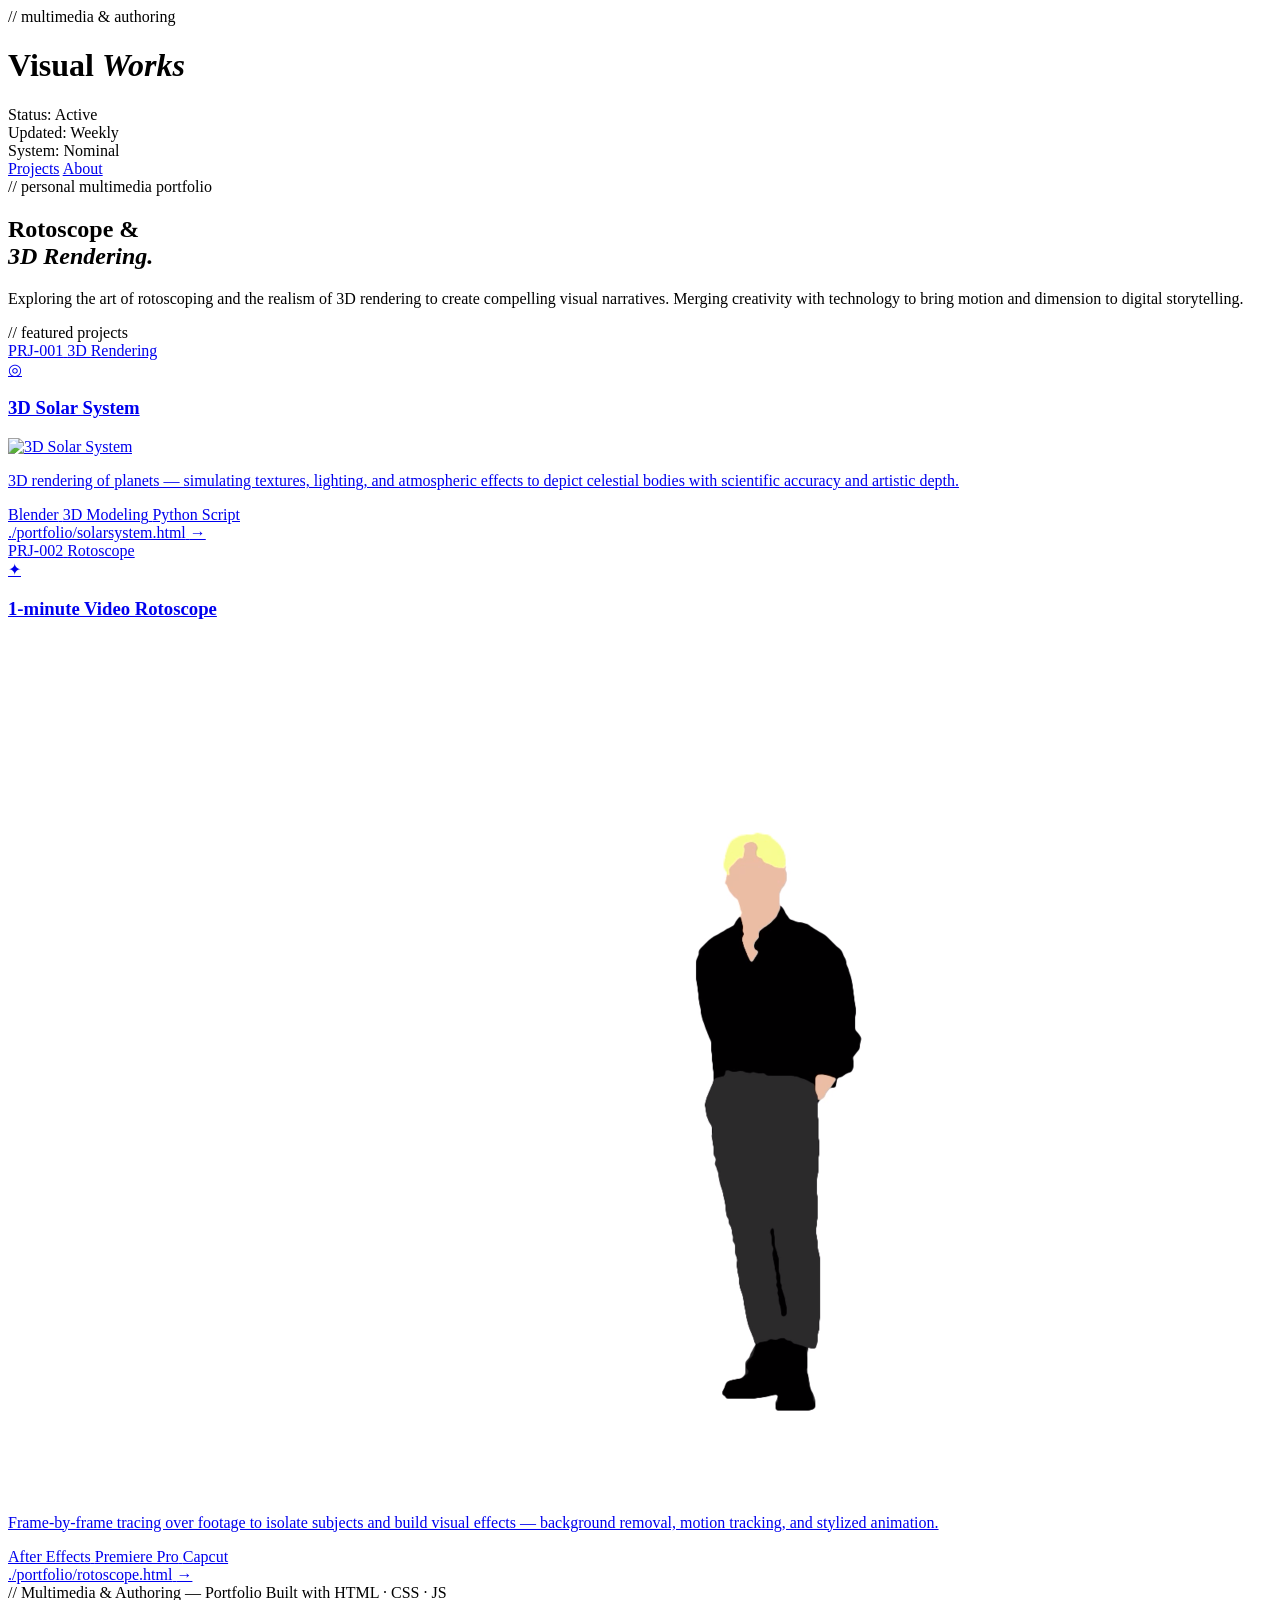
==== index.html @ d0ff6ae2 "theme" ====
<!DOCTYPE html>
<html lang="en">
<head>
<meta charset="UTF-8">
<meta name="viewport" content="width=device-width, initial-scale=1.0">
<title>Multimedia & Authoring — Portfolio</title>
<link href="https://fonts.googleapis.com/css2?family=DM+Serif+Display:ital@0;1&family=DM+Mono:wght@300;400;500&display=swap" rel="stylesheet">
<link rel="stylesheet" href="./layouts/style.css">
</head>
<body>

<div id="header-container"></div>

<script>
  fetch('./layouts/header.html')
    .then(response => response.text())
    .then(html => {
      document.getElementById('header-container').innerHTML = html;
    })
    .catch(error => console.error('Error loading header:', error));
</script>

<nav>
  <a href="#projects" class="active">Projects</a>
  <a href="#about">About</a>
</nav>

<section class="hero">
  <div class="hero-tag">// personal multimedia portfolio</div>
  <h2>Rotoscope &<br><em>3D Rendering.</em></h2>
  <p>Exploring the art of rotoscoping and the realism of 3D rendering to create compelling visual narratives. Merging creativity with technology to bring motion and dimension to digital storytelling.</p>
</section>

<div class="divider">
  <span>// featured projects</span>
  <div class="divider-line"></div>
</div>

<section class="projects" id="projects">

  <a class="card fade-in" href="./portfolio/solarsystem.html">
    <div class="card-meta">
      <span class="card-id">PRJ-001</span>
      <span class="card-category">3D Rendering</span>
    </div>
    <div class="card-icon">◎</div>
    <h3>3D Solar System</h3>
    <div class="card-image">
      <img src="https://images.unsplash.com/photo-1614728894747-a83421e2b9c9?auto=format&fit=crop&w=800&q=80" alt="3D Solar System">
    </div>
    <p class="desc">3D rendering of planets — simulating textures, lighting, and atmospheric effects to depict celestial bodies with scientific accuracy and artistic depth.</p>
    <div class="tech-tags">
      <span class="tech-tag">Blender</span>
      <span class="tech-tag">3D Modeling</span>
      <span class="tech-tag">Python Script</span>
    </div>
    <div class="card-footer">
      <span class="card-link">./portfolio/solarsystem.html</span>
      <span class="card-arrow">→</span>
    </div>
  </a>

  <a class="card fade-in" href="./portfolio/rotoscope.html">
    <div class="card-meta">
      <span class="card-id">PRJ-002</span>
      <span class="card-category">Rotoscope</span>
    </div>
    <div class="card-icon">✦</div>
    <h3>1-minute Video Rotoscope</h3>
    <div class="card-image">
      <img src="./images/rotoscope-thumbnail.png" alt="Rotoscope Project">
    </div>
    <p class="desc">Frame-by-frame tracing over footage to isolate subjects and build visual effects — background removal, motion tracking, and stylized animation.</p>
    <div class="tech-tags">
      <span class="tech-tag">After Effects</span>
      <span class="tech-tag">Premiere Pro</span>
      <span class="tech-tag">Capcut</span>
    </div>
    <div class="card-footer">
      <span class="card-link">./portfolio/rotoscope.html</span>
      <span class="card-arrow">→</span>
    </div>
  </a>

</section>

<div id="footer-container"></div>

<script>
  fetch('../layouts/footer.html')
    .then(response => response.text())
    .then(html => {
      document.getElementById('footer-container').innerHTML = html;
    })
    .catch(error => console.error('Error loading footer:', error));
</script>

</body>
</html>
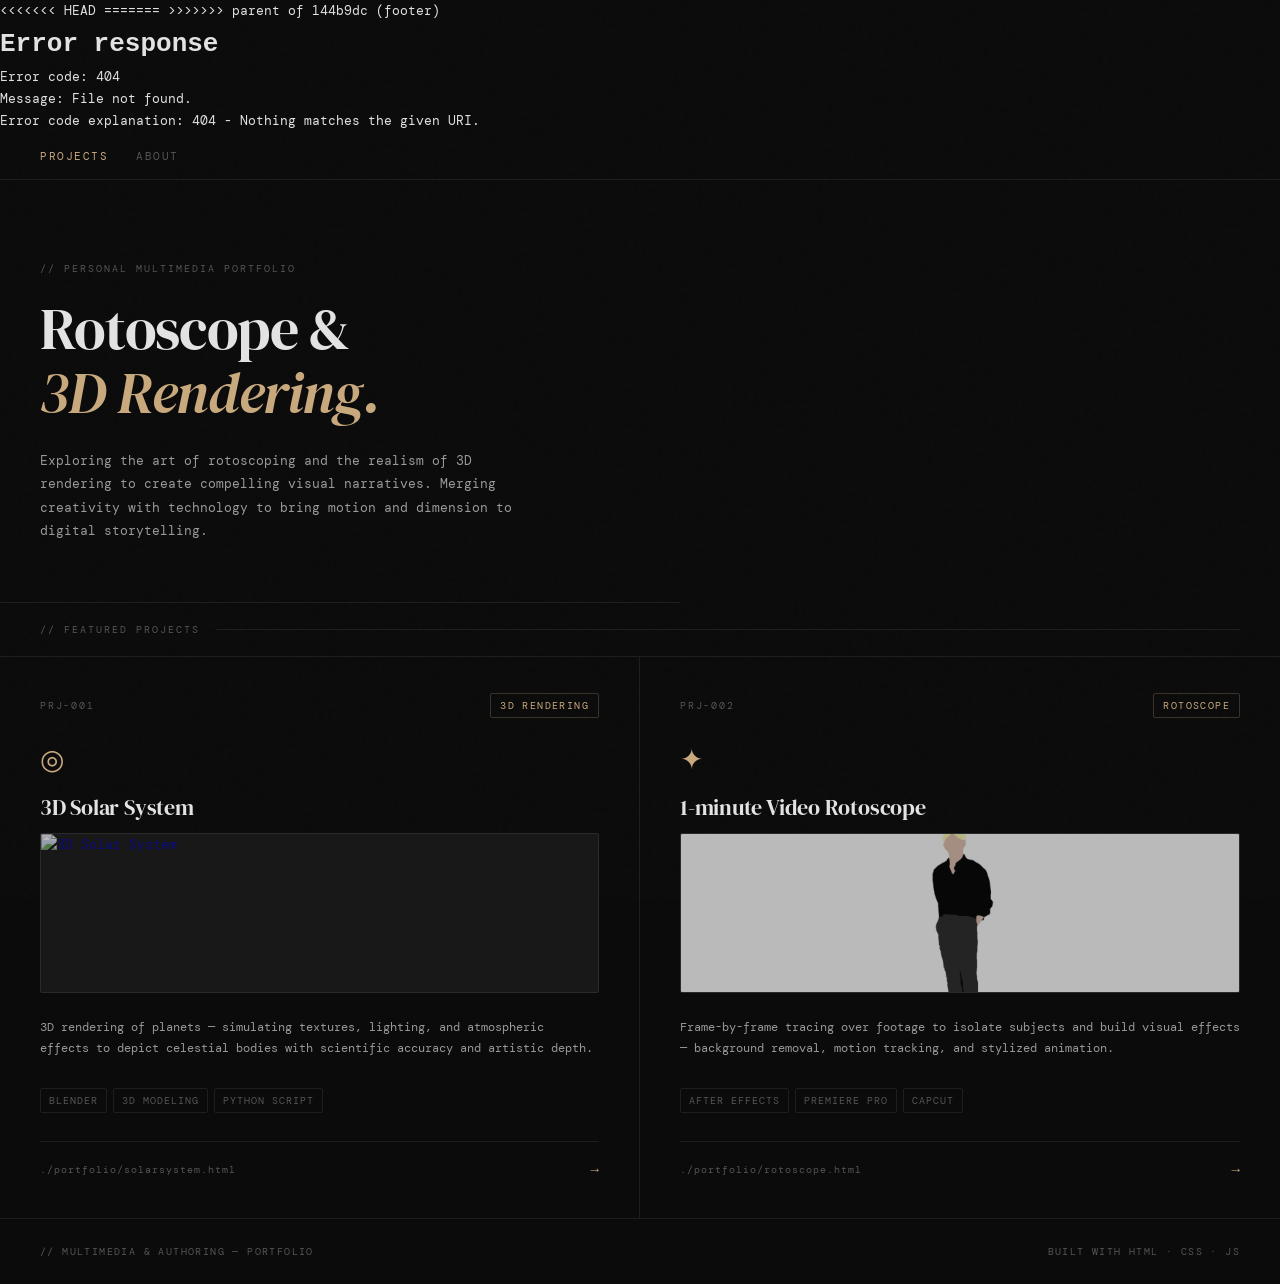
==== commit e78e0bf4: "fix" ====
--- a/index.html
+++ b/index.html
@@ -1,11 +1,343 @@
 <!DOCTYPE html>
 <html lang="en">
 <head>
-<meta charset="UTF-8">
-<meta name="viewport" content="width=device-width, initial-scale=1.0">
+<meta charset="UTF-8"/>
+<meta name="viewport" content="width=device-width, initial-scale=1.0"/>
 <title>Multimedia & Authoring — Portfolio</title>
-<link href="https://fonts.googleapis.com/css2?family=DM+Serif+Display:ital@0;1&family=DM+Mono:wght@300;400;500&display=swap" rel="stylesheet">
-<link rel="stylesheet" href="./layouts/style.css">
+<link href="https://fonts.googleapis.com/css2?family=DM+Serif+Display:ital@0;1&family=DM+Mono:wght@300;400;500&display=swap" rel="stylesheet"/>
+<<<<<<< HEAD
+<link rel="stylesheet" href="./layouts/style.css"/>
+=======
+<style>
+  *, *::before, *::after { box-sizing: border-box; margin: 0; padding: 0; }
+
+  :root {
+    --bg: #0b0b0b;
+    --bg2: #111111;
+    --bg3: #181818;
+    --border: rgba(255,255,255,0.08);
+    --border-mid: rgba(255,255,255,0.14);
+    --accent: #c8a97e;
+    --accent2: #e8d5b7;
+    --text: #e2e2e2;
+    --text-mid: #999;
+    --text-dim: #555;
+    --serif: 'DM Serif Display', Georgia, serif;
+    --mono: 'DM Mono', monospace;
+  }
+
+  body {
+    background: var(--bg);
+    color: var(--text);
+    font-family: var(--mono);
+    font-size: 13px;
+    line-height: 1.7;
+    min-height: 100vh;
+  }
+
+  /* NOISE OVERLAY */
+  body::before {
+    content: '';
+    position: fixed;
+    inset: 0;
+    background-image: url("data:image/svg+xml,%3Csvg viewBox='0 0 200 200' xmlns='http://www.w3.org/2000/svg'%3E%3Cfilter id='n'%3E%3CfeTurbulence type='fractalNoise' baseFrequency='0.9' numOctaves='4' stitchTiles='stitch'/%3E%3C/filter%3E%3Crect width='100%25' height='100%25' filter='url(%23n)' opacity='0.04'/%3E%3C/svg%3E");
+    pointer-events: none;
+    z-index: 0;
+    opacity: 0.4;
+  }
+
+  * { position: relative; z-index: 1; }
+
+  /* HEADER */
+  header {
+    border-bottom: 1px solid var(--border);
+    padding: 28px 40px;
+    display: flex;
+    justify-content: space-between;
+    align-items: flex-end;
+    gap: 20px;
+  }
+
+  .logo-block .eyebrow {
+    font-family: var(--mono);
+    font-size: 10px;
+    letter-spacing: 0.18em;
+    color: var(--text-dim);
+    text-transform: uppercase;
+    margin-bottom: 6px;
+  }
+  .logo-block h1 {
+    font-family: var(--serif);
+    font-size: clamp(22px, 4vw, 36px);
+    font-weight: 400;
+    letter-spacing: -0.02em;
+    color: var(--text);
+    line-height: 1.1;
+  }
+  .logo-block h1 em {
+    font-style: italic;
+    color: var(--accent);
+  }
+
+  .header-meta {
+    display: flex;
+    flex-direction: column;
+    align-items: flex-end;
+    gap: 4px;
+    font-size: 10px;
+    letter-spacing: 0.12em;
+    color: var(--text-dim);
+    text-transform: uppercase;
+  }
+  .status-row {
+    display: flex;
+    align-items: center;
+    gap: 6px;
+    color: var(--accent);
+  }
+  .dot {
+    width: 6px;
+    height: 6px;
+    border-radius: 50%;
+    background: var(--accent);
+    animation: pulse 2s infinite;
+  }
+  @keyframes pulse {
+    0%, 100% { opacity: 1; }
+    50% { opacity: 0.3; }
+  }
+
+  /* NAV */
+  nav {
+    padding: 14px 40px;
+    border-bottom: 1px solid var(--border);
+    display: flex;
+    gap: 28px;
+  }
+  nav a {
+    font-size: 11px;
+    letter-spacing: 0.14em;
+    text-transform: uppercase;
+    color: var(--text-dim);
+    text-decoration: none;
+    transition: color 0.2s;
+  }
+  nav a.active, nav a:hover { color: var(--accent); }
+
+  /* HERO */
+  .hero {
+    padding: 80px 40px 60px;
+    max-width: 680px;
+    border-bottom: 1px solid var(--border);
+  }
+  .hero-tag {
+    font-size: 10px;
+    letter-spacing: 0.2em;
+    text-transform: uppercase;
+    color: var(--text-dim);
+    margin-bottom: 20px;
+  }
+  .hero h2 {
+    font-family: var(--serif);
+    font-size: clamp(32px, 6vw, 58px);
+    font-weight: 400;
+    line-height: 1.1;
+    letter-spacing: -0.02em;
+    color: var(--text);
+    margin-bottom: 24px;
+  }
+  .hero h2 em {
+    font-style: italic;
+    color: var(--accent);
+  }
+  .hero p {
+    font-size: 13px;
+    color: var(--text-mid);
+    line-height: 1.8;
+    max-width: 480px;
+  }
+
+  /* DIVIDER */
+  .divider {
+    padding: 18px 40px;
+    border-bottom: 1px solid var(--border);
+    display: flex;
+    align-items: center;
+    gap: 16px;
+  }
+  .divider span {
+    font-size: 10px;
+    letter-spacing: 0.2em;
+    text-transform: uppercase;
+    color: var(--text-dim);
+    white-space: nowrap;
+  }
+  .divider-line {
+    flex: 1;
+    height: 1px;
+    background: var(--border);
+  }
+
+  /* PROJECTS GRID */
+  .projects {
+    display: grid;
+    grid-template-columns: repeat(auto-fit, minmax(300px, 1fr));
+    border-bottom: 1px solid var(--border);
+  }
+
+  /* PROJECT CARD */
+  .card {
+    display: block;
+    text-decoration: none;
+    border-right: 1px solid var(--border);
+    padding: 36px 40px;
+    transition: background 0.3s;
+  }
+  .card:last-child { border-right: none; }
+  .card:hover { background: var(--bg2); }
+
+  .card-meta {
+    display: flex;
+    justify-content: space-between;
+    align-items: center;
+    margin-bottom: 28px;
+  }
+  .card-id {
+    font-size: 10px;
+    letter-spacing: 0.18em;
+    color: var(--text-dim);
+    text-transform: uppercase;
+  }
+  .card-category {
+    font-size: 10px;
+    letter-spacing: 0.14em;
+    text-transform: uppercase;
+    color: var(--accent);
+    border: 1px solid rgba(200,169,126,0.25);
+    padding: 3px 9px;
+    border-radius: 2px;
+  }
+
+  .card-icon {
+    font-size: 28px;
+    color: var(--accent);
+    margin-bottom: 20px;
+    line-height: 1;
+  }
+
+  .card h3 {
+    font-family: var(--serif);
+    font-size: 22px;
+    font-weight: 400;
+    letter-spacing: -0.01em;
+    color: var(--text);
+    margin-bottom: 12px;
+    line-height: 1.2;
+  }
+
+  .card .desc {
+    font-size: 12px;
+    color: var(--text-mid);
+    line-height: 1.8;
+    margin-bottom: 28px;
+  }
+
+  .card-image {
+    width: 100%;
+    height: 160px;
+    background: var(--bg3);
+    border: 1px solid var(--border);
+    margin-bottom: 24px;
+    overflow: hidden;
+    border-radius: 2px;
+  }
+  .card-image img {
+    width: 100%;
+    height: 100%;
+    object-fit: cover;
+    opacity: 0.7;
+    filter: grayscale(30%);
+    transition: opacity 0.3s, filter 0.3s;
+  }
+  .card:hover .card-image img {
+    opacity: 0.9;
+    filter: grayscale(0%);
+  }
+
+  .tech-tags {
+    display: flex;
+    flex-wrap: wrap;
+    gap: 6px;
+    margin-bottom: 28px;
+  }
+  .tech-tag {
+    font-size: 10px;
+    letter-spacing: 0.1em;
+    text-transform: uppercase;
+    color: var(--text-dim);
+    border: 1px solid var(--border);
+    padding: 3px 8px;
+    border-radius: 2px;
+  }
+
+  .card-footer {
+    border-top: 1px solid var(--border);
+    padding-top: 16px;
+    display: flex;
+    align-items: center;
+    gap: 12px;
+  }
+  .card-link {
+    font-size: 10px;
+    letter-spacing: 0.1em;
+    color: var(--text-dim);
+    flex: 1;
+    overflow: hidden;
+    text-overflow: ellipsis;
+    white-space: nowrap;
+  }
+  .card-arrow {
+    font-size: 14px;
+    color: var(--accent);
+    transition: transform 0.2s;
+  }
+  .card:hover .card-arrow { transform: translateX(4px); }
+
+  /* FOOTER */
+  footer {
+    padding: 24px 40px;
+    display: flex;
+    justify-content: space-between;
+    align-items: center;
+    font-size: 10px;
+    letter-spacing: 0.14em;
+    text-transform: uppercase;
+    color: var(--text-dim);
+    flex-wrap: wrap;
+    gap: 12px;
+  }
+
+  /* FADE IN */
+  @keyframes fadeUp {
+    from { opacity: 0; transform: translateY(16px); }
+    to { opacity: 1; transform: translateY(0); }
+  }
+  .fade-in {
+    opacity: 0;
+    animation: fadeUp 0.6s ease forwards;
+  }
+  .fade-in:nth-child(1) { animation-delay: 0.1s; }
+  .fade-in:nth-child(2) { animation-delay: 0.25s; }
+
+  /* RESPONSIVE */
+  @media (max-width: 640px) {
+    header, nav, .hero, .divider, .card, footer { padding-left: 20px; padding-right: 20px; }
+    .projects { grid-template-columns: 1fr; }
+    .card { border-right: none; border-bottom: 1px solid var(--border); }
+    .card:last-child { border-bottom: none; }
+  }
+</style>
+>>>>>>> parent of 144b9dc (footer)
 </head>
 <body>
 
@@ -27,7 +359,7 @@
 
 <section class="hero">
   <div class="hero-tag">// personal multimedia portfolio</div>
-  <h2>Rotoscope &<br><em>3D Rendering.</em></h2>
+  <h2>Rotoscope &<br/><em>3D Rendering.</em></h2>
   <p>Exploring the art of rotoscoping and the realism of 3D rendering to create compelling visual narratives. Merging creativity with technology to bring motion and dimension to digital storytelling.</p>
 </section>
 
@@ -46,7 +378,7 @@
     <div class="card-icon">◎</div>
     <h3>3D Solar System</h3>
     <div class="card-image">
-      <img src="https://images.unsplash.com/photo-1614728894747-a83421e2b9c9?auto=format&fit=crop&w=800&q=80" alt="3D Solar System">
+      <img src="https://images.unsplash.com/photo-1614728894747-a83421e2b9c9?auto=format&fit=crop&w=800&q=80" alt="3D Solar System"/>
     </div>
     <p class="desc">3D rendering of planets — simulating textures, lighting, and atmospheric effects to depict celestial bodies with scientific accuracy and artistic depth.</p>
     <div class="tech-tags">
@@ -68,7 +400,7 @@
     <div class="card-icon">✦</div>
     <h3>1-minute Video Rotoscope</h3>
     <div class="card-image">
-      <img src="./images/rotoscope-thumbnail.png" alt="Rotoscope Project">
+      <img src="./images/rotoscope-thumbnail.png" alt="Rotoscope Project"/>
     </div>
     <p class="desc">Frame-by-frame tracing over footage to isolate subjects and build visual effects — background removal, motion tracking, and stylized animation.</p>
     <div class="tech-tags">
@@ -84,16 +416,10 @@
 
 </section>
 
-<div id="footer-container"></div>
-
-<script>
-  fetch('../layouts/footer.html')
-    .then(response => response.text())
-    .then(html => {
-      document.getElementById('footer-container').innerHTML = html;
-    })
-    .catch(error => console.error('Error loading footer:', error));
-</script>
+<footer>
+  <span>// Multimedia &amp; Authoring — Portfolio</span>
+  <span>Built with HTML · CSS · JS</span>
+</footer>
 
 </body>
 </html>
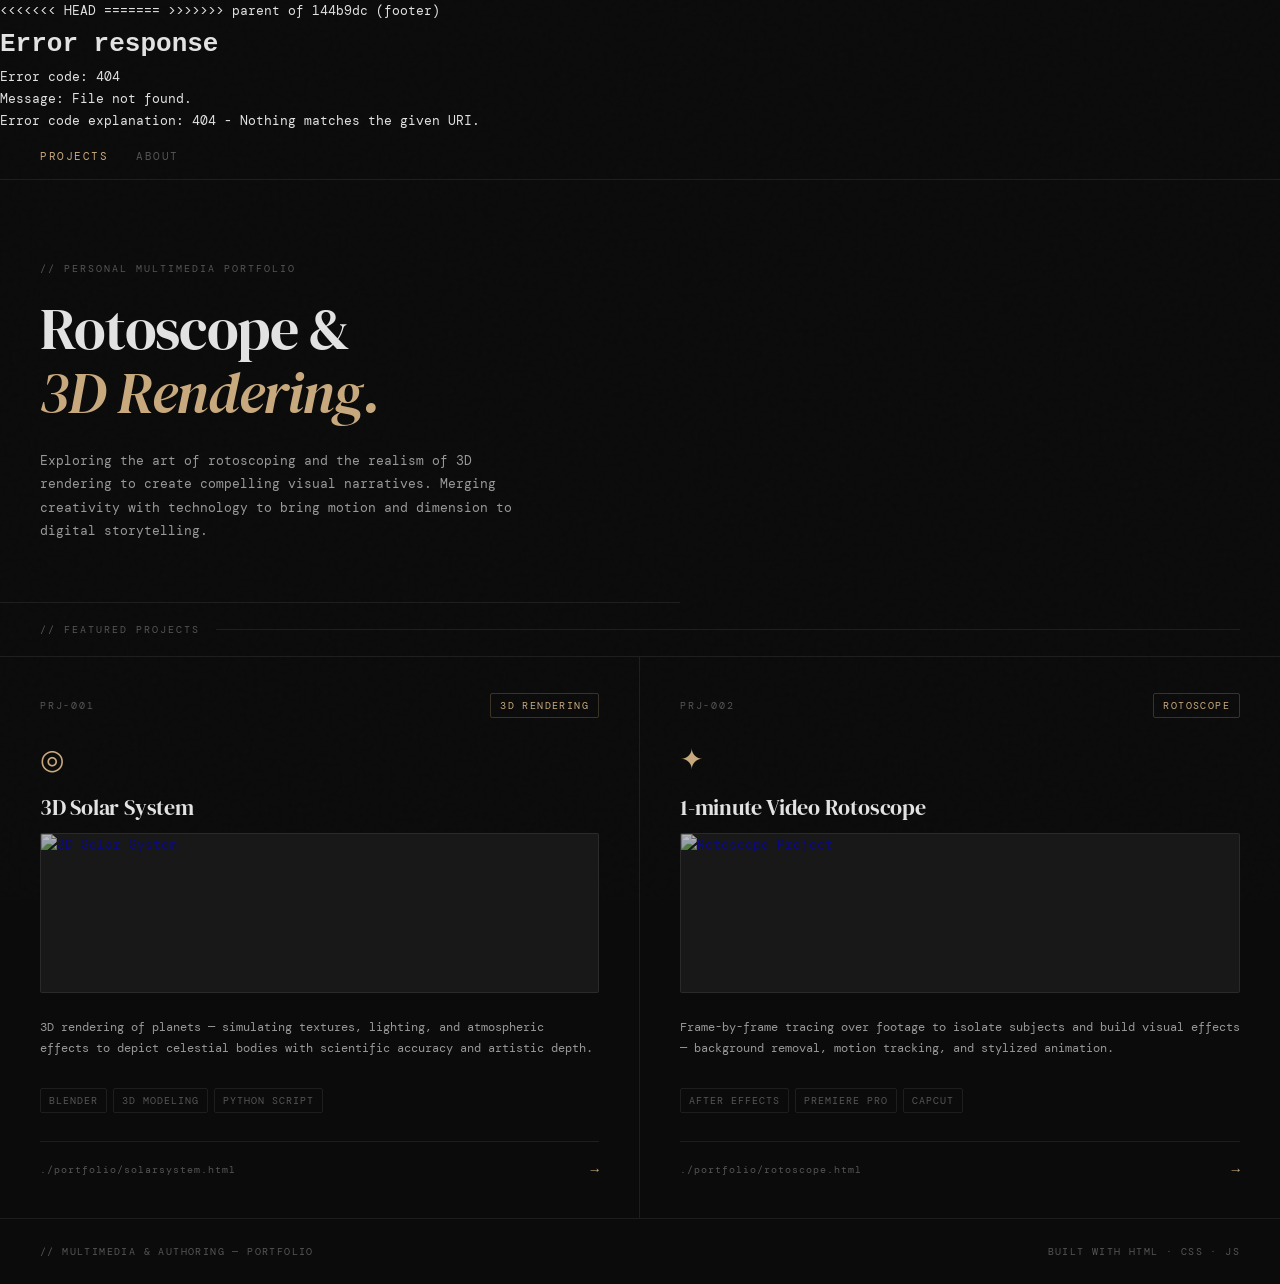
==== commit 885ff207: "Revert "thumbnail" This reverts commit 3974ebfb9daa0756156c57ed67136e44c4787e1a." ====
--- a/index.html
+++ b/index.html
@@ -400,7 +400,8 @@
     <div class="card-icon">✦</div>
     <h3>1-minute Video Rotoscope</h3>
     <div class="card-image">
-      <img src="./images/rotoscope-thumbnail.png" alt="Rotoscope Project"/>
+      <!-- Replace this src with your own rotoscope image: ./images/image.png -->
+      <img src="https://images.unsplash.com/photo-1536240478700-b869ad10a2eb?auto=format&fit=crop&w=800&q=80" alt="Rotoscope Project"/>
     </div>
     <p class="desc">Frame-by-frame tracing over footage to isolate subjects and build visual effects — background removal, motion tracking, and stylized animation.</p>
     <div class="tech-tags">
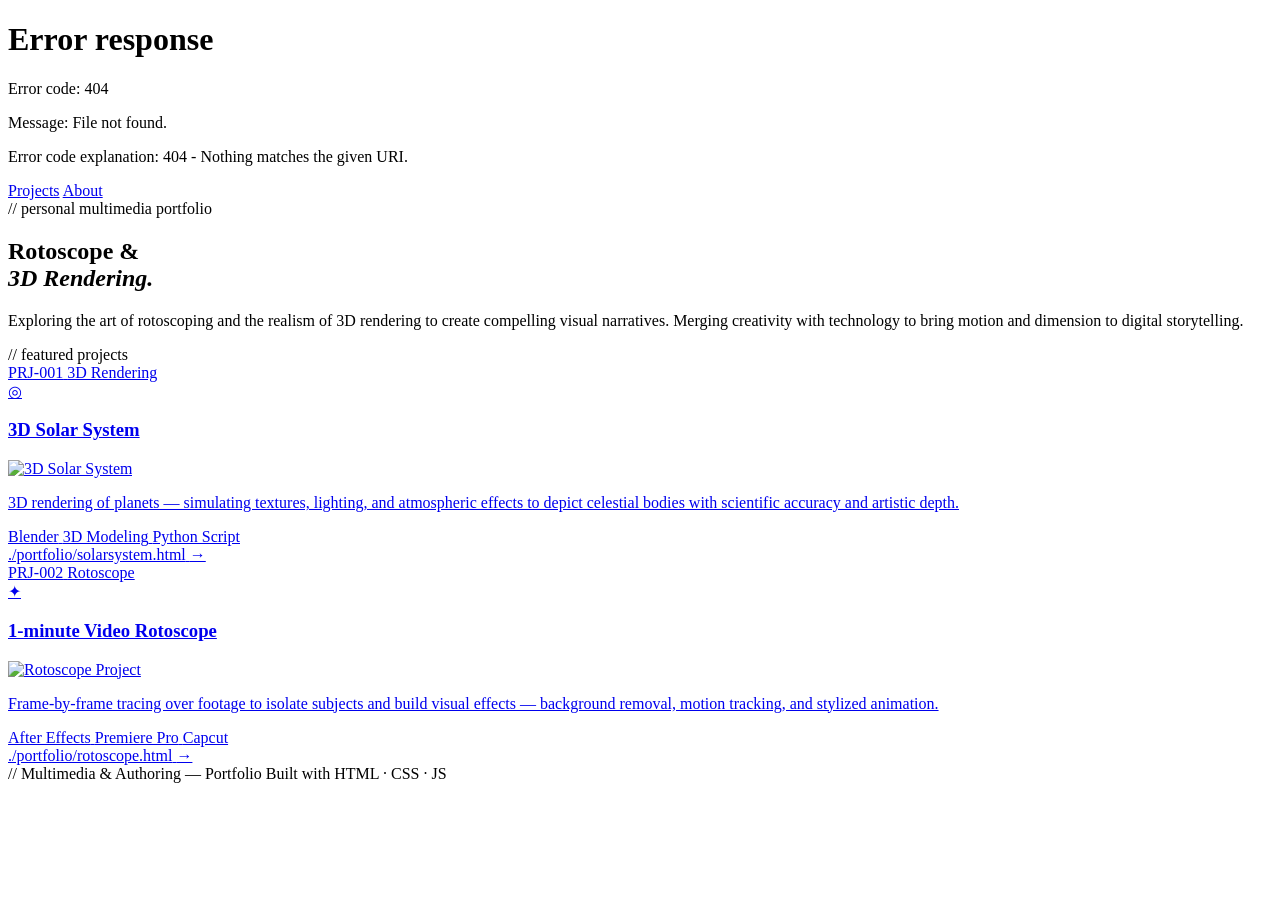
==== commit 514af902: "theme" ====
--- a/index.html
+++ b/index.html
@@ -5,339 +5,7 @@
 <meta name="viewport" content="width=device-width, initial-scale=1.0"/>
 <title>Multimedia & Authoring — Portfolio</title>
 <link href="https://fonts.googleapis.com/css2?family=DM+Serif+Display:ital@0;1&family=DM+Mono:wght@300;400;500&display=swap" rel="stylesheet"/>
-<<<<<<< HEAD
 <link rel="stylesheet" href="./layouts/style.css"/>
-=======
-<style>
-  *, *::before, *::after { box-sizing: border-box; margin: 0; padding: 0; }
-
-  :root {
-    --bg: #0b0b0b;
-    --bg2: #111111;
-    --bg3: #181818;
-    --border: rgba(255,255,255,0.08);
-    --border-mid: rgba(255,255,255,0.14);
-    --accent: #c8a97e;
-    --accent2: #e8d5b7;
-    --text: #e2e2e2;
-    --text-mid: #999;
-    --text-dim: #555;
-    --serif: 'DM Serif Display', Georgia, serif;
-    --mono: 'DM Mono', monospace;
-  }
-
-  body {
-    background: var(--bg);
-    color: var(--text);
-    font-family: var(--mono);
-    font-size: 13px;
-    line-height: 1.7;
-    min-height: 100vh;
-  }
-
-  /* NOISE OVERLAY */
-  body::before {
-    content: '';
-    position: fixed;
-    inset: 0;
-    background-image: url("data:image/svg+xml,%3Csvg viewBox='0 0 200 200' xmlns='http://www.w3.org/2000/svg'%3E%3Cfilter id='n'%3E%3CfeTurbulence type='fractalNoise' baseFrequency='0.9' numOctaves='4' stitchTiles='stitch'/%3E%3C/filter%3E%3Crect width='100%25' height='100%25' filter='url(%23n)' opacity='0.04'/%3E%3C/svg%3E");
-    pointer-events: none;
-    z-index: 0;
-    opacity: 0.4;
-  }
-
-  * { position: relative; z-index: 1; }
-
-  /* HEADER */
-  header {
-    border-bottom: 1px solid var(--border);
-    padding: 28px 40px;
-    display: flex;
-    justify-content: space-between;
-    align-items: flex-end;
-    gap: 20px;
-  }
-
-  .logo-block .eyebrow {
-    font-family: var(--mono);
-    font-size: 10px;
-    letter-spacing: 0.18em;
-    color: var(--text-dim);
-    text-transform: uppercase;
-    margin-bottom: 6px;
-  }
-  .logo-block h1 {
-    font-family: var(--serif);
-    font-size: clamp(22px, 4vw, 36px);
-    font-weight: 400;
-    letter-spacing: -0.02em;
-    color: var(--text);
-    line-height: 1.1;
-  }
-  .logo-block h1 em {
-    font-style: italic;
-    color: var(--accent);
-  }
-
-  .header-meta {
-    display: flex;
-    flex-direction: column;
-    align-items: flex-end;
-    gap: 4px;
-    font-size: 10px;
-    letter-spacing: 0.12em;
-    color: var(--text-dim);
-    text-transform: uppercase;
-  }
-  .status-row {
-    display: flex;
-    align-items: center;
-    gap: 6px;
-    color: var(--accent);
-  }
-  .dot {
-    width: 6px;
-    height: 6px;
-    border-radius: 50%;
-    background: var(--accent);
-    animation: pulse 2s infinite;
-  }
-  @keyframes pulse {
-    0%, 100% { opacity: 1; }
-    50% { opacity: 0.3; }
-  }
-
-  /* NAV */
-  nav {
-    padding: 14px 40px;
-    border-bottom: 1px solid var(--border);
-    display: flex;
-    gap: 28px;
-  }
-  nav a {
-    font-size: 11px;
-    letter-spacing: 0.14em;
-    text-transform: uppercase;
-    color: var(--text-dim);
-    text-decoration: none;
-    transition: color 0.2s;
-  }
-  nav a.active, nav a:hover { color: var(--accent); }
-
-  /* HERO */
-  .hero {
-    padding: 80px 40px 60px;
-    max-width: 680px;
-    border-bottom: 1px solid var(--border);
-  }
-  .hero-tag {
-    font-size: 10px;
-    letter-spacing: 0.2em;
-    text-transform: uppercase;
-    color: var(--text-dim);
-    margin-bottom: 20px;
-  }
-  .hero h2 {
-    font-family: var(--serif);
-    font-size: clamp(32px, 6vw, 58px);
-    font-weight: 400;
-    line-height: 1.1;
-    letter-spacing: -0.02em;
-    color: var(--text);
-    margin-bottom: 24px;
-  }
-  .hero h2 em {
-    font-style: italic;
-    color: var(--accent);
-  }
-  .hero p {
-    font-size: 13px;
-    color: var(--text-mid);
-    line-height: 1.8;
-    max-width: 480px;
-  }
-
-  /* DIVIDER */
-  .divider {
-    padding: 18px 40px;
-    border-bottom: 1px solid var(--border);
-    display: flex;
-    align-items: center;
-    gap: 16px;
-  }
-  .divider span {
-    font-size: 10px;
-    letter-spacing: 0.2em;
-    text-transform: uppercase;
-    color: var(--text-dim);
-    white-space: nowrap;
-  }
-  .divider-line {
-    flex: 1;
-    height: 1px;
-    background: var(--border);
-  }
-
-  /* PROJECTS GRID */
-  .projects {
-    display: grid;
-    grid-template-columns: repeat(auto-fit, minmax(300px, 1fr));
-    border-bottom: 1px solid var(--border);
-  }
-
-  /* PROJECT CARD */
-  .card {
-    display: block;
-    text-decoration: none;
-    border-right: 1px solid var(--border);
-    padding: 36px 40px;
-    transition: background 0.3s;
-  }
-  .card:last-child { border-right: none; }
-  .card:hover { background: var(--bg2); }
-
-  .card-meta {
-    display: flex;
-    justify-content: space-between;
-    align-items: center;
-    margin-bottom: 28px;
-  }
-  .card-id {
-    font-size: 10px;
-    letter-spacing: 0.18em;
-    color: var(--text-dim);
-    text-transform: uppercase;
-  }
-  .card-category {
-    font-size: 10px;
-    letter-spacing: 0.14em;
-    text-transform: uppercase;
-    color: var(--accent);
-    border: 1px solid rgba(200,169,126,0.25);
-    padding: 3px 9px;
-    border-radius: 2px;
-  }
-
-  .card-icon {
-    font-size: 28px;
-    color: var(--accent);
-    margin-bottom: 20px;
-    line-height: 1;
-  }
-
-  .card h3 {
-    font-family: var(--serif);
-    font-size: 22px;
-    font-weight: 400;
-    letter-spacing: -0.01em;
-    color: var(--text);
-    margin-bottom: 12px;
-    line-height: 1.2;
-  }
-
-  .card .desc {
-    font-size: 12px;
-    color: var(--text-mid);
-    line-height: 1.8;
-    margin-bottom: 28px;
-  }
-
-  .card-image {
-    width: 100%;
-    height: 160px;
-    background: var(--bg3);
-    border: 1px solid var(--border);
-    margin-bottom: 24px;
-    overflow: hidden;
-    border-radius: 2px;
-  }
-  .card-image img {
-    width: 100%;
-    height: 100%;
-    object-fit: cover;
-    opacity: 0.7;
-    filter: grayscale(30%);
-    transition: opacity 0.3s, filter 0.3s;
-  }
-  .card:hover .card-image img {
-    opacity: 0.9;
-    filter: grayscale(0%);
-  }
-
-  .tech-tags {
-    display: flex;
-    flex-wrap: wrap;
-    gap: 6px;
-    margin-bottom: 28px;
-  }
-  .tech-tag {
-    font-size: 10px;
-    letter-spacing: 0.1em;
-    text-transform: uppercase;
-    color: var(--text-dim);
-    border: 1px solid var(--border);
-    padding: 3px 8px;
-    border-radius: 2px;
-  }
-
-  .card-footer {
-    border-top: 1px solid var(--border);
-    padding-top: 16px;
-    display: flex;
-    align-items: center;
-    gap: 12px;
-  }
-  .card-link {
-    font-size: 10px;
-    letter-spacing: 0.1em;
-    color: var(--text-dim);
-    flex: 1;
-    overflow: hidden;
-    text-overflow: ellipsis;
-    white-space: nowrap;
-  }
-  .card-arrow {
-    font-size: 14px;
-    color: var(--accent);
-    transition: transform 0.2s;
-  }
-  .card:hover .card-arrow { transform: translateX(4px); }
-
-  /* FOOTER */
-  footer {
-    padding: 24px 40px;
-    display: flex;
-    justify-content: space-between;
-    align-items: center;
-    font-size: 10px;
-    letter-spacing: 0.14em;
-    text-transform: uppercase;
-    color: var(--text-dim);
-    flex-wrap: wrap;
-    gap: 12px;
-  }
-
-  /* FADE IN */
-  @keyframes fadeUp {
-    from { opacity: 0; transform: translateY(16px); }
-    to { opacity: 1; transform: translateY(0); }
-  }
-  .fade-in {
-    opacity: 0;
-    animation: fadeUp 0.6s ease forwards;
-  }
-  .fade-in:nth-child(1) { animation-delay: 0.1s; }
-  .fade-in:nth-child(2) { animation-delay: 0.25s; }
-
-  /* RESPONSIVE */
-  @media (max-width: 640px) {
-    header, nav, .hero, .divider, .card, footer { padding-left: 20px; padding-right: 20px; }
-    .projects { grid-template-columns: 1fr; }
-    .card { border-right: none; border-bottom: 1px solid var(--border); }
-    .card:last-child { border-bottom: none; }
-  }
-</style>
->>>>>>> parent of 144b9dc (footer)
 </head>
 <body>
 
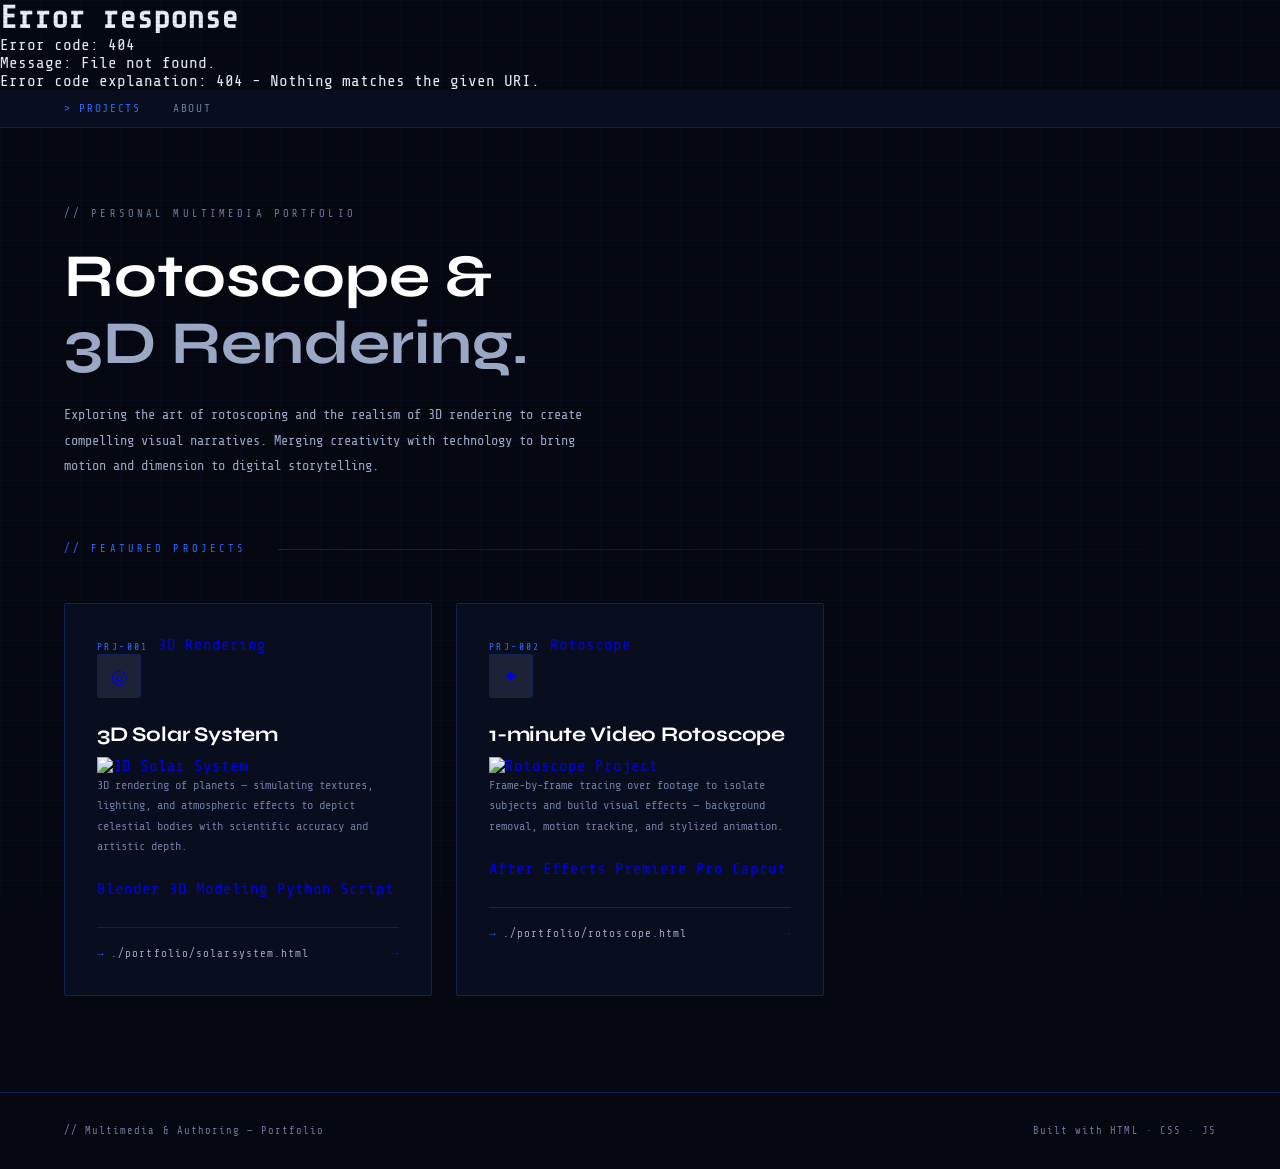
==== commit 9f85092f: "fix" ====
--- a/index.html
+++ b/index.html
@@ -5,7 +5,7 @@
 <meta name="viewport" content="width=device-width, initial-scale=1.0"/>
 <title>Multimedia & Authoring — Portfolio</title>
 <link href="https://fonts.googleapis.com/css2?family=DM+Serif+Display:ital@0;1&family=DM+Mono:wght@300;400;500&display=swap" rel="stylesheet"/>
-<link rel="stylesheet" href="./layouts/style.css"/>
+<link rel="stylesheet" href="./style.css"/>
 </head>
 <body>
 
--- a/style.css
+++ b/style.css
@@ -0,0 +1,474 @@
+@import url('https://fonts.googleapis.com/css2?family=Share+Tech+Mono&family=Syne:wght@400;700;800&display=swap');
+
+/* ── VARIABLES ── */
+:root {
+  --black:      #050810;
+  --navy-deep:  #080e1e;
+  --navy:       #0d1b3e;
+  --navy-light: #112354;
+  --blue:       #1a3a7c;
+  --blue-mid:   #1e4dbf;
+  --blue-glow:  #2a6bff;
+  --gray-dark:  #1c2236;
+  --gray-mid:   #3a4565;
+  --gray:       #6b7a9e;
+  --gray-light: #9ba8c5;
+  --white:      #e8edf8;
+  --white-pure: #ffffff;
+  --mono:       'Share Tech Mono', monospace;
+  --sans:       'Syne', sans-serif;
+}
+
+/* ── RESET ── */
+*, *::before, *::after { box-sizing: border-box; margin: 0; padding: 0; }
+html { scroll-behavior: smooth; }
+
+/* ── BASE ── */
+body {
+  background: var(--black);
+  color: var(--white);
+  font-family: var(--mono);
+  min-height: 100vh;
+  overflow-x: hidden;
+}
+
+/* ── GRID OVERLAY ── */
+body::before {
+  content: '';
+  position: fixed;
+  inset: 0;
+  background-image:
+    linear-gradient(rgba(42,107,255,.04) 1px, transparent 1px),
+    linear-gradient(90deg, rgba(42,107,255,.04) 1px, transparent 1px);
+  background-size: 40px 40px;
+  pointer-events: none;
+  z-index: 0;
+}
+
+/* ── SCANLINE ── */
+body::after {
+  content: '';
+  position: fixed;
+  inset: 0;
+  background: repeating-linear-gradient(
+    to bottom,
+    transparent 0px,
+    transparent 3px,
+    rgba(0,0,0,.08) 3px,
+    rgba(0,0,0,.08) 4px
+  );
+  pointer-events: none;
+  z-index: 0;
+}
+
+/* ── HEADER ── */
+header {
+  position: relative;
+  z-index: 10;
+  padding: 3rem 4rem 2rem;
+  border-bottom: 1px solid var(--gray-dark);
+  display: flex;
+  align-items: flex-start;
+  justify-content: space-between;
+  gap: 2rem;
+}
+
+.logo-block .label {
+  font-size: .65rem;
+  letter-spacing: .25em;
+  color: var(--blue-glow);
+  text-transform: uppercase;
+  margin-bottom: .4rem;
+}
+
+.logo-block h1 {
+  font-family: var(--sans);
+  font-weight: 800;
+  font-size: clamp(1.8rem, 4vw, 3rem);
+  color: var(--white-pure);
+  line-height: 1;
+  letter-spacing: -.02em;
+}
+
+.logo-block h1 span { color: var(--blue-glow); }
+
+.header-meta {
+  text-align: right;
+  font-size: .7rem;
+  color: var(--gray);
+  line-height: 1.8;
+}
+
+.status-dot {
+  display: inline-block;
+  width: 6px; height: 6px;
+  border-radius: 50%;
+  background: #00ff88;
+  box-shadow: 0 0 6px #00ff88;
+  margin-right: 6px;
+  animation: pulse 2s ease-in-out infinite;
+  vertical-align: middle;
+}
+
+@keyframes pulse {
+  0%, 100% { opacity: 1; }
+  50%       { opacity: .3; }
+}
+
+/* ── NAV ── */
+nav {
+  position: relative;
+  z-index: 10;
+  padding: .75rem 4rem;
+  background: var(--navy-deep);
+  border-bottom: 1px solid var(--navy-light);
+  display: flex;
+  gap: 2rem;
+  font-size: .7rem;
+  letter-spacing: .15em;
+  color: var(--gray);
+}
+
+nav a {
+  color: inherit;
+  text-decoration: none;
+  text-transform: uppercase;
+  transition: color .2s;
+}
+
+nav a:hover, nav a.active { color: var(--blue-glow); }
+nav a.active::before { content: '> '; }
+
+/* ── HERO ── */
+.hero {
+  position: relative;
+  z-index: 10;
+  padding: 5rem 4rem 4rem;
+}
+
+.hero-tag {
+  font-size: .65rem;
+  letter-spacing: .3em;
+  color: var(--gray);
+  text-transform: uppercase;
+  margin-bottom: 1.5rem;
+}
+
+.hero h2 {
+  font-family: var(--sans);
+  font-weight: 700;
+  font-size: clamp(2rem, 5vw, 3.8rem);
+  line-height: 1.1;
+  color: var(--white-pure);
+  max-width: 700px;
+  margin-bottom: 1.5rem;
+}
+
+.hero h2 em { font-style: normal; color: var(--gray-light); }
+
+.hero p {
+  font-size: .85rem;
+  color: var(--gray-light);
+  line-height: 1.9;
+  max-width: 520px;
+}
+
+/* ── DIVIDER ── */
+.divider {
+  position: relative;
+  z-index: 10;
+  display: flex;
+  align-items: center;
+  gap: 1rem;
+  padding: 0 4rem;
+  margin-bottom: 3rem;
+}
+
+.divider span {
+  font-size: .65rem;
+  letter-spacing: .3em;
+  color: var(--blue-glow);
+  text-transform: uppercase;
+  white-space: nowrap;
+}
+
+.divider::after {
+  content: '';
+  flex: 1;
+  height: 1px;
+  background: linear-gradient(90deg, var(--navy-light), transparent);
+}
+
+/* ── TAG ── */
+.tag {
+  font-size: .58rem;
+  letter-spacing: .15em;
+  text-transform: uppercase;
+  padding: .2rem .55rem;
+  border: 1px solid var(--navy-light);
+  color: var(--gray);
+  border-radius: 2px;
+}
+
+/* ── FOOTER ── */
+footer {
+  position: relative;
+  z-index: 10;
+  border-top: 1px solid var(--navy-light);
+  padding: 2rem 4rem;
+  display: flex;
+  justify-content: space-between;
+  align-items: center;
+  font-size: .65rem;
+  color: var(--gray);
+  letter-spacing: .1em;
+}
+
+/* ── ANIMATIONS ── */
+@keyframes fadeUp {
+  to { opacity: 1; transform: translateY(0); }
+}
+
+.fade-in {
+  opacity: 0;
+  transform: translateY(18px);
+  animation: fadeUp .6s ease forwards;
+}
+
+.fade-in:nth-child(1) { animation-delay: .1s; }
+.fade-in:nth-child(2) { animation-delay: .25s; }
+.fade-in:nth-child(3) { animation-delay: .4s; }
+
+/* ── PROJECT CARDS (index.html) ── */
+.projects {
+  position: relative;
+  z-index: 10;
+  padding: 0 4rem 6rem;
+  display: grid;
+  grid-template-columns: repeat(auto-fill, minmax(340px, 1fr));
+  gap: 1.5rem;
+}
+
+.card {
+  background: var(--navy-deep);
+  border: 1px solid var(--navy-light);
+  border-radius: 2px;
+  padding: 2rem;
+  position: relative;
+  overflow: hidden;
+  text-decoration: none;
+  display: block;
+  transition: border-color .3s, transform .3s;
+  cursor: pointer;
+}
+
+.card::before {
+  content: '';
+  position: absolute;
+  top: 0; left: 0; right: 0;
+  height: 2px;
+  background: linear-gradient(90deg, var(--blue-glow), transparent);
+  opacity: 0;
+  transition: opacity .3s;
+}
+
+.card::after {
+  content: '';
+  position: absolute;
+  inset: 0;
+  background: radial-gradient(ellipse at top left, rgba(42,107,255,.06), transparent 60%);
+  opacity: 0;
+  transition: opacity .3s;
+}
+
+.card:hover {
+  border-color: var(--blue-mid);
+  transform: translateY(-3px);
+}
+
+.card:hover::before,
+.card:hover::after { opacity: 1; }
+
+.card-id {
+  font-size: .6rem;
+  color: var(--blue-glow);
+  letter-spacing: .25em;
+  text-transform: uppercase;
+  margin-bottom: 1.2rem;
+}
+
+.card-icon {
+  width: 44px; height: 44px;
+  border: 1px solid var(--navy-light);
+  border-radius: 2px;
+  display: flex;
+  align-items: center;
+  justify-content: center;
+  margin-bottom: 1.5rem;
+  font-size: 1.2rem;
+  background: var(--gray-dark);
+}
+
+.card h3 {
+  font-family: var(--sans);
+  font-weight: 700;
+  font-size: 1.3rem;
+  color: var(--white-pure);
+  margin-bottom: .6rem;
+  letter-spacing: -.01em;
+}
+
+.card .desc {
+  font-size: .75rem;
+  color: var(--gray);
+  line-height: 1.7;
+  margin-bottom: 1.5rem;
+}
+
+.card-link {
+  font-size: .68rem;
+  letter-spacing: .1em;
+  color: var(--gray-light);
+  text-decoration: none;
+  display: flex;
+  align-items: center;
+  gap: .4rem;
+  transition: color .2s;
+}
+
+.card:hover .card-link { color: var(--blue-glow); }
+.card-link::before { content: '→ '; color: var(--blue-glow); }
+
+.card-footer {
+  margin-top: 1.8rem;
+  padding-top: 1rem;
+  border-top: 1px solid var(--navy-light);
+  display: flex;
+  align-items: center;
+  justify-content: space-between;
+}
+
+.progress-bar-wrap {
+  flex: 1;
+  margin-left: 1rem;
+  height: 3px;
+  background: var(--navy-light);
+  border-radius: 2px;
+  overflow: hidden;
+}
+
+.progress-bar {
+  height: 100%;
+  background: linear-gradient(90deg, var(--blue-glow), #60a5fa);
+  border-radius: 2px;
+  transition: width 1s ease;
+}
+
+.progress-label {
+  font-size: .58rem;
+  color: var(--gray);
+  margin-left: .7rem;
+}
+
+/* ── WEEK LOG (rotoscope/index.html) ── */
+.log-section {
+  position: relative;
+  z-index: 10;
+  padding: 0 4rem 6rem;
+}
+
+.week-entry {
+  display: grid;
+  grid-template-columns: 130px 1fr;
+  gap: 0 2rem;
+  margin-bottom: 2rem;
+  padding-bottom: 2rem;
+  border-bottom: 1px solid var(--gray-dark);
+  opacity: 0;
+  transform: translateY(14px);
+  animation: fadeUp .5s ease forwards;
+}
+
+.week-entry:nth-child(1) { animation-delay: .1s; }
+.week-entry:nth-child(2) { animation-delay: .2s; }
+.week-entry:nth-child(3) { animation-delay: .3s; }
+.week-entry:last-child { border-bottom: none; }
+
+.week-num {
+  font-size: .65rem;
+  color: var(--blue-glow);
+  letter-spacing: .2em;
+  text-transform: uppercase;
+  padding-top: .2rem;
+}
+
+.week-date {
+  font-size: .6rem;
+  color: var(--gray);
+  margin-top: .3rem;
+}
+
+.week-content h4 {
+  font-family: var(--sans);
+  font-weight: 700;
+  font-size: .95rem;
+  color: var(--white-pure);
+  margin-bottom: .5rem;
+}
+
+.week-content p {
+  font-size: .75rem;
+  color: var(--gray-light);
+  line-height: 1.8;
+}
+
+.week-tags {
+  margin-top: .8rem;
+  display: flex;
+  gap: .5rem;
+  flex-wrap: wrap;
+}
+
+/* ── REFERENCE VIDEO (rotoscope/index.html) ── */
+.ref-section {
+  position: relative;
+  z-index: 10;
+  padding: 0 4rem 3rem;
+}
+
+.video-wrap {
+  position: relative;
+  width: 100%;
+  padding-bottom: 56.25%;
+  background: var(--navy-deep);
+  border: 1px solid var(--navy-light);
+  overflow: hidden;
+}
+
+.video-wrap iframe {
+  position: absolute;
+  inset: 0;
+  width: 100%;
+  height: 100%;
+  border: none;
+}
+
+.video-label {
+  font-size: .6rem;
+  letter-spacing: .2em;
+  color: var(--gray);
+  text-transform: uppercase;
+  margin-top: .8rem;
+  line-height: 1.6;
+}
+
+/* ── RESPONSIVE ── */
+@media (max-width: 700px) {
+  header, nav, .hero, .divider, .projects,
+  .ref-section, .log-section, footer {
+    padding-left: 1.5rem;
+    padding-right: 1.5rem;
+  }
+  .projects { grid-template-columns: 1fr; }
+  .week-entry { grid-template-columns: 1fr; gap: .4rem; }
+}
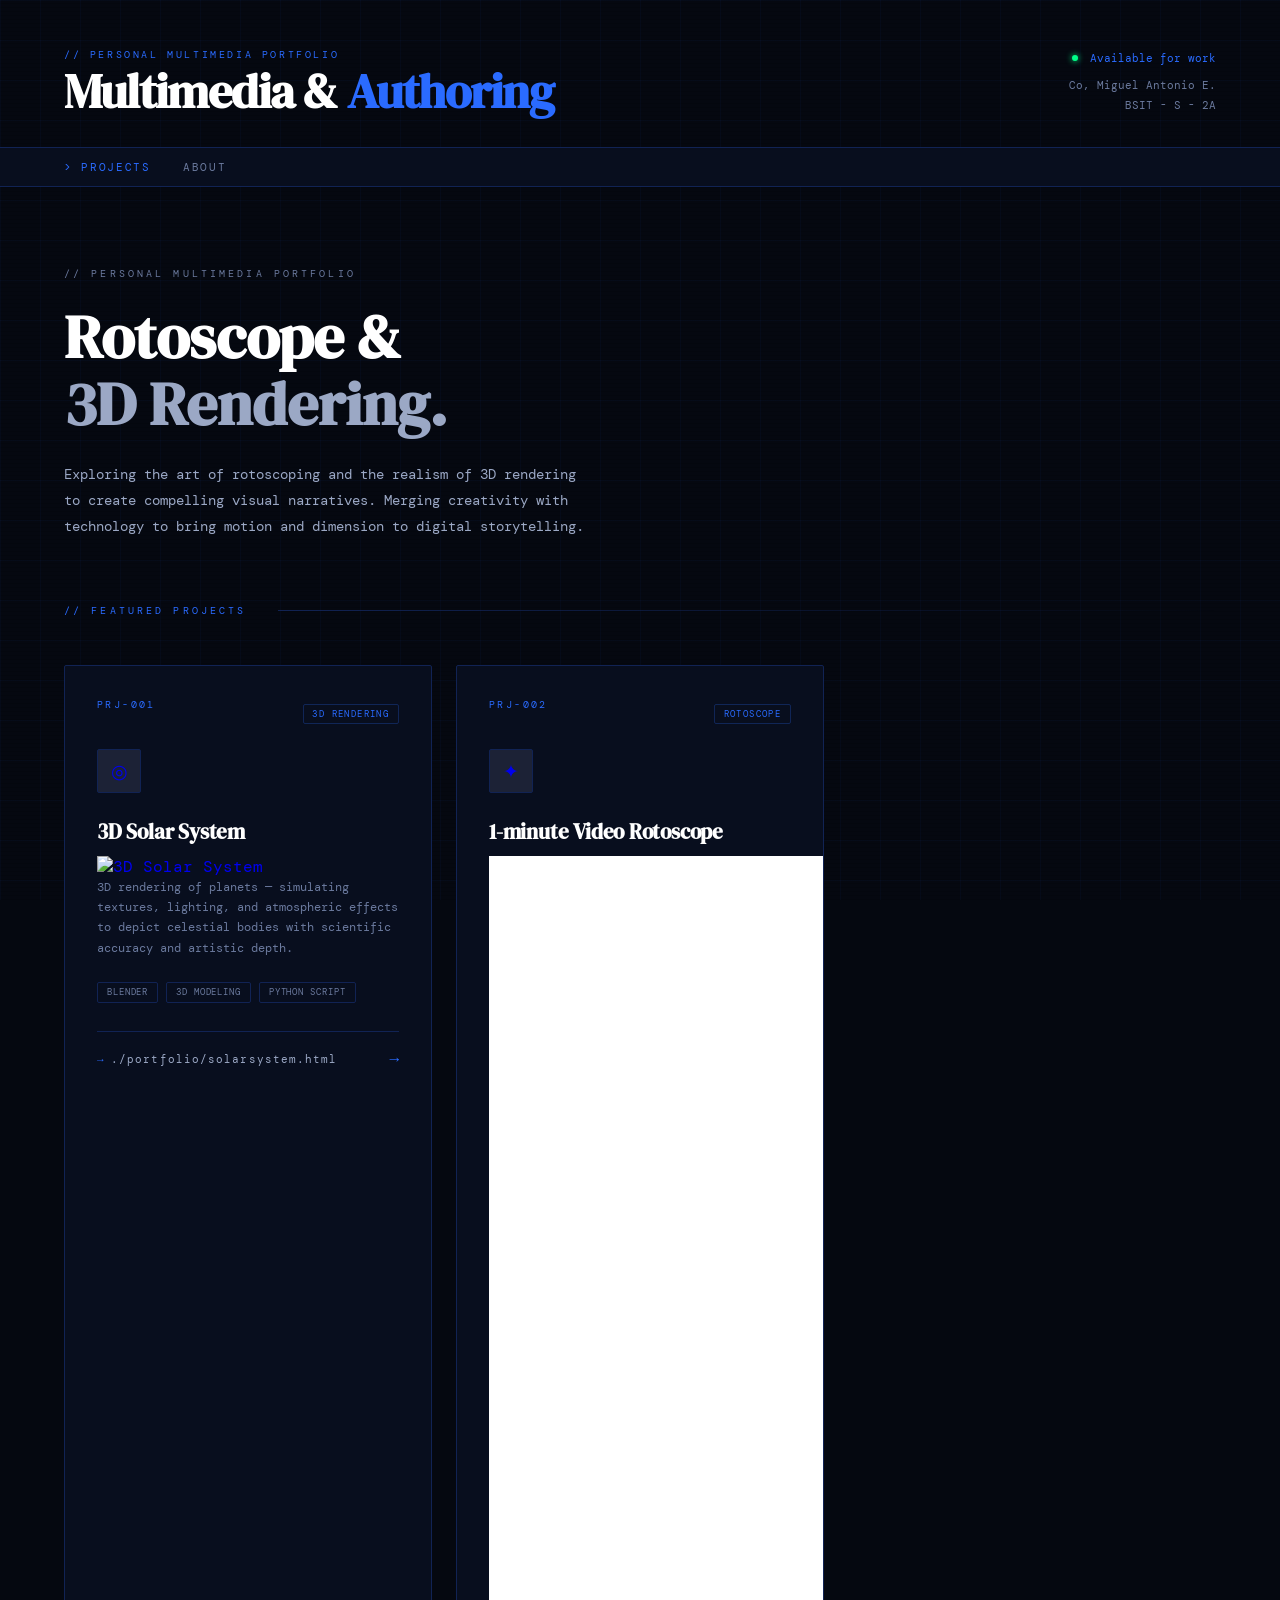
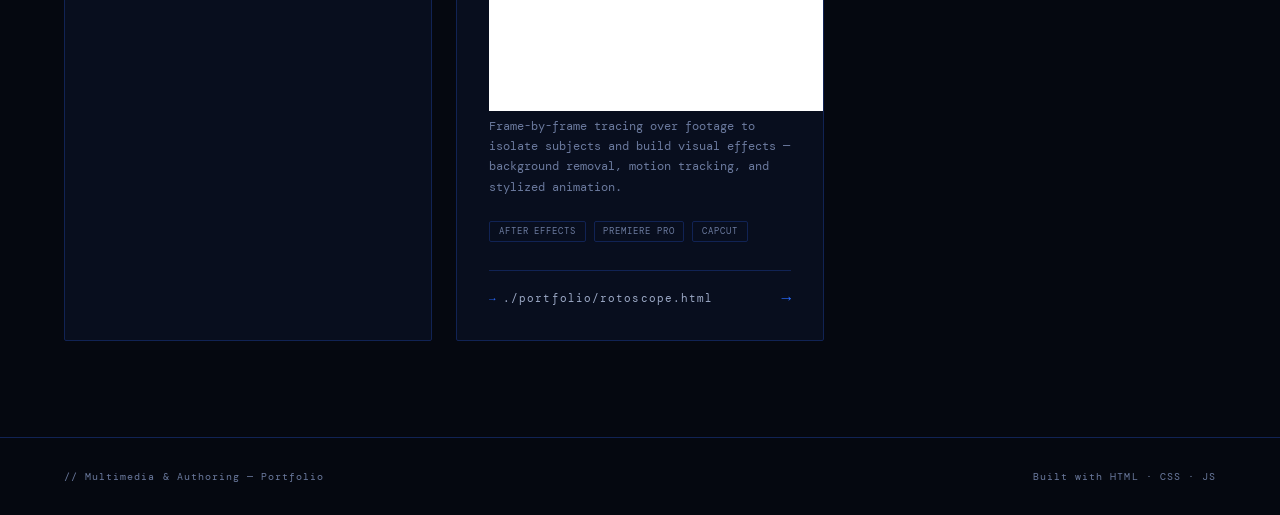
==== commit a56e8cfa: "thumbnail fix" ====
--- a/index.html
+++ b/index.html
@@ -69,7 +69,7 @@
     <h3>1-minute Video Rotoscope</h3>
     <div class="card-image">
       <!-- Replace this src with your own rotoscope image: ./images/image.png -->
-      <img src="https://images.unsplash.com/photo-1536240478700-b869ad10a2eb?auto=format&fit=crop&w=800&q=80" alt="Rotoscope Project"/>
+      <img src="./images/rotoscope-thumbnail.png" alt="Rotoscope Project"/>
     </div>
     <p class="desc">Frame-by-frame tracing over footage to isolate subjects and build visual effects — background removal, motion tracking, and stylized animation.</p>
     <div class="tech-tags">
--- a/style.css
+++ b/style.css
@@ -1,4 +1,4 @@
-@import url('https://fonts.googleapis.com/css2?family=Share+Tech+Mono&family=Syne:wght@400;700;800&display=swap');
+@import url('https://fonts.googleapis.com/css2?family=DM+Serif+Display:ital@0;1&family=DM+Mono:wght@300;400;500&display=swap');
 
 /* ── VARIABLES ── */
 :root {
@@ -15,8 +15,8 @@
   --gray-light: #9ba8c5;
   --white:      #e8edf8;
   --white-pure: #ffffff;
-  --mono:       'Share Tech Mono', monospace;
-  --sans:       'Syne', sans-serif;
+  --mono:       'DM Mono', monospace;
+  --sans:       'DM Serif Display', serif;
 }
 
 /* ── RESET ── */
@@ -66,7 +66,7 @@
   position: relative;
   z-index: 10;
   padding: 3rem 4rem 2rem;
-  border-bottom: 1px solid var(--gray-dark);
+  border-bottom: 1px solid var(--navy-light);
   display: flex;
   align-items: flex-start;
   justify-content: space-between;
@@ -97,6 +97,15 @@
   font-size: .7rem;
   color: var(--gray);
   line-height: 1.8;
+}
+
+.status-row {
+  display: flex;
+  align-items: center;
+  justify-content: flex-end;
+  gap: .4rem;
+  color: var(--blue-glow);
+  margin-bottom: .4rem;
 }
 
 .status-dot {
@@ -249,6 +258,49 @@
   gap: 1.5rem;
 }
 
+.card-meta {
+  display: flex;
+  justify-content: space-between;
+  align-items: center;
+  margin-bottom: 1.2rem;
+}
+
+.card-category {
+  font-size: .58rem;
+  letter-spacing: .15em;
+  text-transform: uppercase;
+  color: var(--blue-glow);
+  border: 1px solid rgba(42,107,255,0.25);
+  padding: .2rem .55rem;
+  border-radius: 2px;
+}
+
+.tech-tags {
+  display: flex;
+  flex-wrap: wrap;
+  gap: .5rem;
+  margin-bottom: 1.5rem;
+}
+
+.tech-tag {
+  font-size: .58rem;
+  letter-spacing: .1em;
+  text-transform: uppercase;
+  color: var(--gray);
+  border: 1px solid var(--navy-light);
+  padding: .2rem .55rem;
+  border-radius: 2px;
+}
+
+.card-arrow {
+  color: var(--blue-glow);
+  transition: transform .2s;
+}
+
+.card:hover .card-arrow {
+  transform: translateX(4px);
+}
+
 .card {
   background: var(--navy-deep);
   border: 1px solid var(--navy-light);
@@ -368,6 +420,134 @@
   font-size: .58rem;
   color: var(--gray);
   margin-left: .7rem;
+}
+
+/* ── STEP CARDS (rotoscope.html) ── */
+.steps-grid {
+  position: relative;
+  z-index: 10;
+  padding: 0 4rem 6rem;
+  display: grid;
+  grid-template-columns: repeat(auto-fit, minmax(280px, 1fr));
+  gap: 1.5rem;
+}
+
+.step-card {
+  background: var(--navy-deep);
+  border: 1px solid var(--navy-light);
+  border-radius: 2px;
+  padding: 2rem;
+  position: relative;
+  overflow: hidden;
+  transition: transform .3s, border-color .3s;
+}
+
+.step-card:hover {
+  transform: translateY(-2px);
+  border-color: var(--blue-mid);
+}
+
+.step-num {
+  font-size: .6rem;
+  color: var(--blue-glow);
+  letter-spacing: .25em;
+  text-transform: uppercase;
+  margin-bottom: 1.2rem;
+}
+
+.step-num span {
+  font-family: var(--sans);
+  font-size: 1.2rem;
+  color: var(--blue-glow);
+  margin-right: .4rem;
+}
+
+.step-media {
+  width: 100%;
+  margin-bottom: 1.2rem;
+  border: 1px solid var(--navy-light);
+  border-radius: 2px;
+  overflow: hidden;
+  background: var(--gray-dark);
+}
+
+.step-media img {
+  width: 100%;
+  height: auto;
+  display: block;
+  opacity: 0.8;
+  transition: opacity .3s;
+}
+
+.step-card:hover .step-media img {
+  opacity: 1;
+}
+
+.step-title {
+  font-family: var(--sans);
+  font-weight: 700;
+  font-size: 1rem;
+  color: var(--white-pure);
+  margin-bottom: .6rem;
+  letter-spacing: -.01em;
+}
+
+.step-desc {
+  font-size: .75rem;
+  color: var(--gray);
+  line-height: 1.7;
+}
+
+/* ── WEEKLY PROGRESS (rotoscope.html) ── */
+.weekly-grid {
+  position: relative;
+  z-index: 10;
+  padding: 0 4rem 6rem;
+  display: flex;
+  justify-content: center;
+}
+
+.week-card {
+  background: var(--navy-deep);
+  border: 1px solid var(--navy-light);
+  border-radius: 2px;
+  padding: 2rem;
+  text-align: center;
+  transition: transform .3s, border-color .3s;
+  max-width: 800px;
+  width: 100%;
+}
+
+.week-card:hover {
+  transform: translateY(-2px);
+  border-color: var(--blue-mid);
+}
+
+.week-label {
+  font-size: .8rem;
+  color: var(--blue-glow);
+  letter-spacing: .2em;
+  text-transform: uppercase;
+  margin-bottom: 1.5rem;
+}
+
+.week-video {
+  position: relative;
+  padding-bottom: 56.25%;
+  height: 0;
+  border: 1px solid var(--navy-light);
+  border-radius: 2px;
+  overflow: hidden;
+  background: var(--gray-dark);
+}
+
+.week-video iframe {
+  position: absolute;
+  top: 0;
+  left: 0;
+  width: 100%;
+  height: 100%;
+  border: none;
 }
 
 /* ── WEEK LOG (rotoscope/index.html) ── */
@@ -471,4 +651,4 @@
   }
   .projects { grid-template-columns: 1fr; }
   .week-entry { grid-template-columns: 1fr; gap: .4rem; }
-}
+}
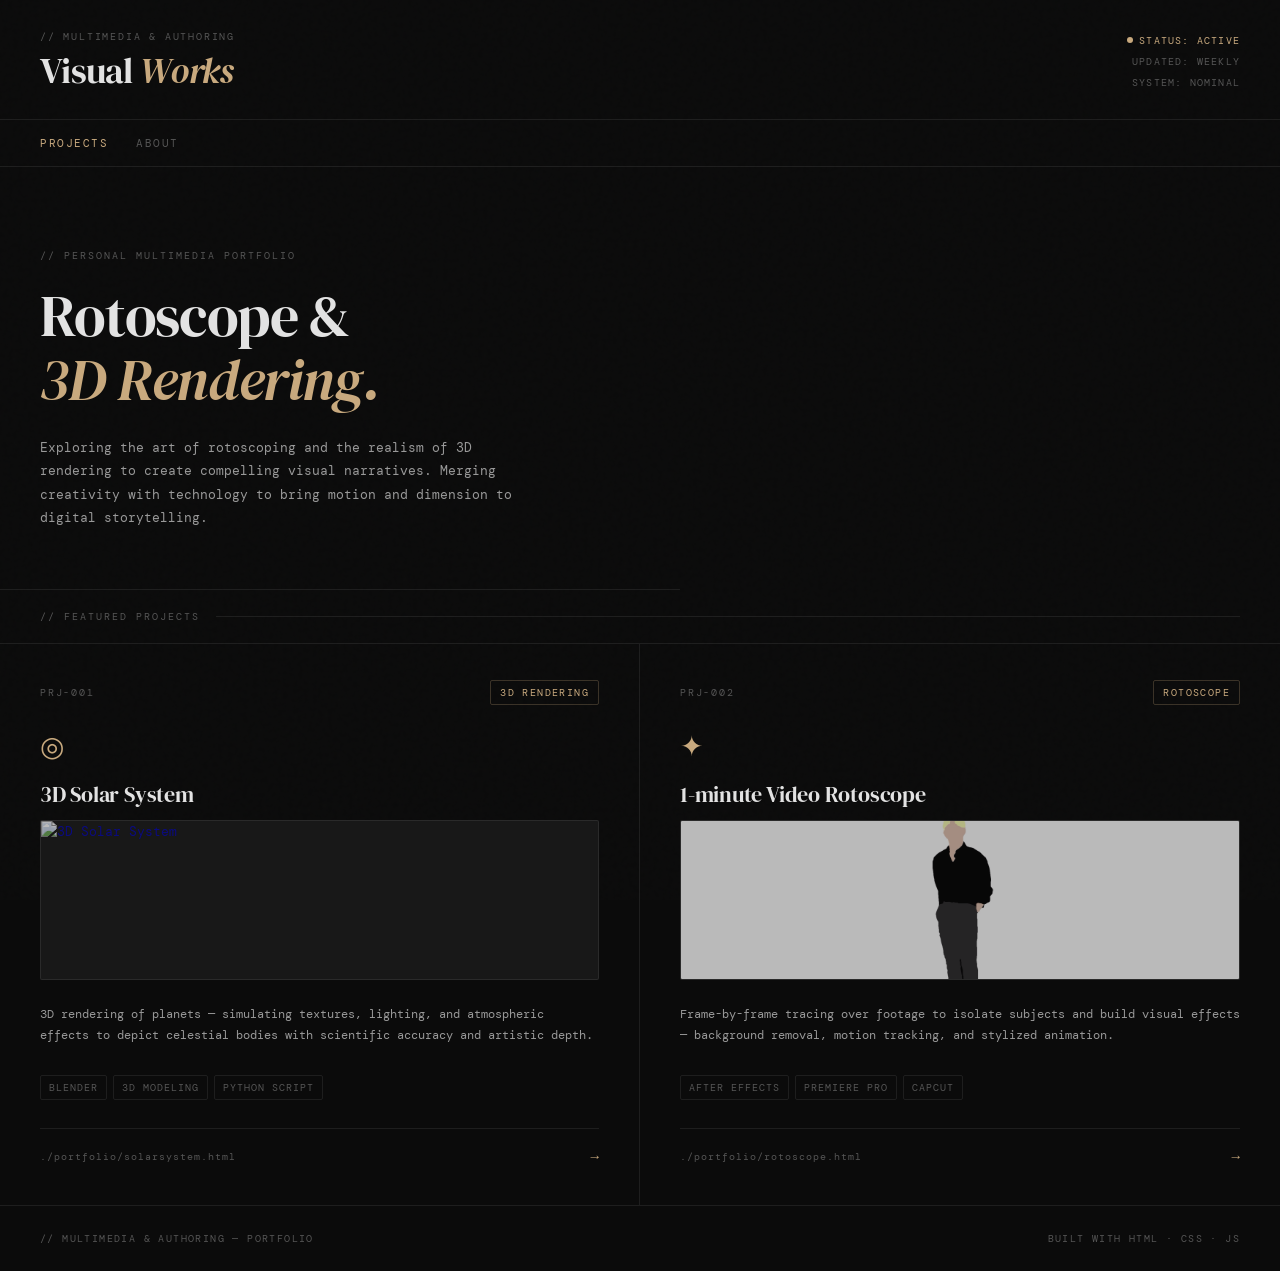
==== commit abf2426b: "week 2 roto" ====
--- a/index.html
+++ b/index.html
@@ -4,21 +4,349 @@
 <meta charset="UTF-8"/>
 <meta name="viewport" content="width=device-width, initial-scale=1.0"/>
 <title>Multimedia & Authoring — Portfolio</title>
-<link href="https://fonts.googleapis.com/css2?family=DM+Serif+Display:ital@0;1&family=DM+Mono:wght@300;400;500&display=swap" rel="stylesheet"/>
-<link rel="stylesheet" href="./style.css"/>
+<link href="https://fonts.googleapis.com/css2?family=DM+Serif+Display:ital@0;1&family=DM+Mono:wght@300;400;500&display=swap" rel="stylesheet"/><style>
+  *, *::before, *::after { box-sizing: border-box; margin: 0; padding: 0; }
+
+  :root {
+    --bg: #0b0b0b;
+    --bg2: #111111;
+    --bg3: #181818;
+    --border: rgba(255,255,255,0.08);
+    --border-mid: rgba(255,255,255,0.14);
+    --accent: #c8a97e;
+    --accent2: #e8d5b7;
+    --text: #e2e2e2;
+    --text-mid: #999;
+    --text-dim: #555;
+    --serif: 'DM Serif Display', Georgia, serif;
+    --mono: 'DM Mono', monospace;
+  }
+
+  body {
+    background: var(--bg);
+    color: var(--text);
+    font-family: var(--mono);
+    font-size: 13px;
+    line-height: 1.7;
+    min-height: 100vh;
+  }
+
+  /* NOISE OVERLAY */
+  body::before {
+    content: '';
+    position: fixed;
+    inset: 0;
+    background-image: url("data:image/svg+xml,%3Csvg viewBox='0 0 200 200' xmlns='http://www.w3.org/2000/svg'%3E%3Cfilter id='n'%3E%3CfeTurbulence type='fractalNoise' baseFrequency='0.9' numOctaves='4' stitchTiles='stitch'/%3E%3C/filter%3E%3Crect width='100%25' height='100%25' filter='url(%23n)' opacity='0.04'/%3E%3C/svg%3E");
+    pointer-events: none;
+    z-index: 0;
+    opacity: 0.4;
+  }
+
+  * { position: relative; z-index: 1; }
+
+  /* HEADER */
+  header {
+    border-bottom: 1px solid var(--border);
+    padding: 28px 40px;
+    display: flex;
+    justify-content: space-between;
+    align-items: flex-end;
+    gap: 20px;
+  }
+
+  .logo-block .eyebrow {
+    font-family: var(--mono);
+    font-size: 10px;
+    letter-spacing: 0.18em;
+    color: var(--text-dim);
+    text-transform: uppercase;
+    margin-bottom: 6px;
+  }
+  .logo-block h1 {
+    font-family: var(--serif);
+    font-size: clamp(22px, 4vw, 36px);
+    font-weight: 400;
+    letter-spacing: -0.02em;
+    color: var(--text);
+    line-height: 1.1;
+  }
+  .logo-block h1 em {
+    font-style: italic;
+    color: var(--accent);
+  }
+
+  .header-meta {
+    display: flex;
+    flex-direction: column;
+    align-items: flex-end;
+    gap: 4px;
+    font-size: 10px;
+    letter-spacing: 0.12em;
+    color: var(--text-dim);
+    text-transform: uppercase;
+  }
+  .status-row {
+    display: flex;
+    align-items: center;
+    gap: 6px;
+    color: var(--accent);
+  }
+  .dot {
+    width: 6px;
+    height: 6px;
+    border-radius: 50%;
+    background: var(--accent);
+    animation: pulse 2s infinite;
+  }
+  @keyframes pulse {
+    0%, 100% { opacity: 1; }
+    50% { opacity: 0.3; }
+  }
+
+  /* NAV */
+  nav {
+    padding: 14px 40px;
+    border-bottom: 1px solid var(--border);
+    display: flex;
+    gap: 28px;
+  }
+  nav a {
+    font-size: 11px;
+    letter-spacing: 0.14em;
+    text-transform: uppercase;
+    color: var(--text-dim);
+    text-decoration: none;
+    transition: color 0.2s;
+  }
+  nav a.active, nav a:hover { color: var(--accent); }
+
+  /* HERO */
+  .hero {
+    padding: 80px 40px 60px;
+    max-width: 680px;
+    border-bottom: 1px solid var(--border);
+  }
+  .hero-tag {
+    font-size: 10px;
+    letter-spacing: 0.2em;
+    text-transform: uppercase;
+    color: var(--text-dim);
+    margin-bottom: 20px;
+  }
+  .hero h2 {
+    font-family: var(--serif);
+    font-size: clamp(32px, 6vw, 58px);
+    font-weight: 400;
+    line-height: 1.1;
+    letter-spacing: -0.02em;
+    color: var(--text);
+    margin-bottom: 24px;
+  }
+  .hero h2 em {
+    font-style: italic;
+    color: var(--accent);
+  }
+  .hero p {
+    font-size: 13px;
+    color: var(--text-mid);
+    line-height: 1.8;
+    max-width: 480px;
+  }
+
+  /* DIVIDER */
+  .divider {
+    padding: 18px 40px;
+    border-bottom: 1px solid var(--border);
+    display: flex;
+    align-items: center;
+    gap: 16px;
+  }
+  .divider span {
+    font-size: 10px;
+    letter-spacing: 0.2em;
+    text-transform: uppercase;
+    color: var(--text-dim);
+    white-space: nowrap;
+  }
+  .divider-line {
+    flex: 1;
+    height: 1px;
+    background: var(--border);
+  }
+
+  /* PROJECTS GRID */
+  .projects {
+    display: grid;
+    grid-template-columns: repeat(auto-fit, minmax(300px, 1fr));
+    border-bottom: 1px solid var(--border);
+  }
+
+  /* PROJECT CARD */
+  .card {
+    display: block;
+    text-decoration: none;
+    border-right: 1px solid var(--border);
+    padding: 36px 40px;
+    transition: background 0.3s;
+  }
+  .card:last-child { border-right: none; }
+  .card:hover { background: var(--bg2); }
+
+  .card-meta {
+    display: flex;
+    justify-content: space-between;
+    align-items: center;
+    margin-bottom: 28px;
+  }
+  .card-id {
+    font-size: 10px;
+    letter-spacing: 0.18em;
+    color: var(--text-dim);
+    text-transform: uppercase;
+  }
+  .card-category {
+    font-size: 10px;
+    letter-spacing: 0.14em;
+    text-transform: uppercase;
+    color: var(--accent);
+    border: 1px solid rgba(200,169,126,0.25);
+    padding: 3px 9px;
+    border-radius: 2px;
+  }
+
+  .card-icon {
+    font-size: 28px;
+    color: var(--accent);
+    margin-bottom: 20px;
+    line-height: 1;
+  }
+
+  .card h3 {
+    font-family: var(--serif);
+    font-size: 22px;
+    font-weight: 400;
+    letter-spacing: -0.01em;
+    color: var(--text);
+    margin-bottom: 12px;
+    line-height: 1.2;
+  }
+
+  .card .desc {
+    font-size: 12px;
+    color: var(--text-mid);
+    line-height: 1.8;
+    margin-bottom: 28px;
+  }
+
+  .card-image {
+    width: 100%;
+    height: 160px;
+    background: var(--bg3);
+    border: 1px solid var(--border);
+    margin-bottom: 24px;
+    overflow: hidden;
+    border-radius: 2px;
+  }
+  .card-image img {
+    width: 100%;
+    height: 100%;
+    object-fit: cover;
+    opacity: 0.7;
+    filter: grayscale(30%);
+    transition: opacity 0.3s, filter 0.3s;
+  }
+  .card:hover .card-image img {
+    opacity: 0.9;
+    filter: grayscale(0%);
+  }
+
+  .tech-tags {
+    display: flex;
+    flex-wrap: wrap;
+    gap: 6px;
+    margin-bottom: 28px;
+  }
+  .tech-tag {
+    font-size: 10px;
+    letter-spacing: 0.1em;
+    text-transform: uppercase;
+    color: var(--text-dim);
+    border: 1px solid var(--border);
+    padding: 3px 8px;
+    border-radius: 2px;
+  }
+
+  .card-footer {
+    border-top: 1px solid var(--border);
+    padding-top: 16px;
+    display: flex;
+    align-items: center;
+    gap: 12px;
+  }
+  .card-link {
+    font-size: 10px;
+    letter-spacing: 0.1em;
+    color: var(--text-dim);
+    flex: 1;
+    overflow: hidden;
+    text-overflow: ellipsis;
+    white-space: nowrap;
+  }
+  .card-arrow {
+    font-size: 14px;
+    color: var(--accent);
+    transition: transform 0.2s;
+  }
+  .card:hover .card-arrow { transform: translateX(4px); }
+
+  /* FOOTER */
+  footer {
+    padding: 24px 40px;
+    display: flex;
+    justify-content: space-between;
+    align-items: center;
+    font-size: 10px;
+    letter-spacing: 0.14em;
+    text-transform: uppercase;
+    color: var(--text-dim);
+    flex-wrap: wrap;
+    gap: 12px;
+  }
+
+  /* FADE IN */
+  @keyframes fadeUp {
+    from { opacity: 0; transform: translateY(16px); }
+    to { opacity: 1; transform: translateY(0); }
+  }
+  .fade-in {
+    opacity: 0;
+    animation: fadeUp 0.6s ease forwards;
+  }
+  .fade-in:nth-child(1) { animation-delay: 0.1s; }
+  .fade-in:nth-child(2) { animation-delay: 0.25s; }
+
+  /* RESPONSIVE */
+  @media (max-width: 640px) {
+    header, nav, .hero, .divider, .card, footer { padding-left: 20px; padding-right: 20px; }
+    .projects { grid-template-columns: 1fr; }
+    .card { border-right: none; border-bottom: 1px solid var(--border); }
+    .card:last-child { border-bottom: none; }
+  }
+</style>
 </head>
 <body>
 
-<div id="header-container"></div>
-
-<script>
-  fetch('./layouts/header.html')
-    .then(response => response.text())
-    .then(html => {
-      document.getElementById('header-container').innerHTML = html;
-    })
-    .catch(error => console.error('Error loading header:', error));
-</script>
+<header>
+  <div class="logo-block">
+    <div class="eyebrow">// multimedia & authoring</div>
+    <h1>Visual <em>Works</em></h1>
+  </div>
+  <div class="header-meta">
+    <div class="status-row"><div class="dot"></div> Status: Active</div>
+    <div>Updated: Weekly</div>
+    <div>System: Nominal</div>
+  </div>
+</header>
 
 <nav>
   <a href="#projects" class="active">Projects</a>
@@ -27,7 +355,7 @@
 
 <section class="hero">
   <div class="hero-tag">// personal multimedia portfolio</div>
-  <h2>Rotoscope &<br/><em>3D Rendering.</em></h2>
+  <h2>Rotoscope &amp;<br/><em>3D Rendering.</em></h2>
   <p>Exploring the art of rotoscoping and the realism of 3D rendering to create compelling visual narratives. Merging creativity with technology to bring motion and dimension to digital storytelling.</p>
 </section>
 
@@ -68,7 +396,6 @@
     <div class="card-icon">✦</div>
     <h3>1-minute Video Rotoscope</h3>
     <div class="card-image">
-      <!-- Replace this src with your own rotoscope image: ./images/image.png -->
       <img src="./images/rotoscope-thumbnail.png" alt="Rotoscope Project"/>
     </div>
     <p class="desc">Frame-by-frame tracing over footage to isolate subjects and build visual effects — background removal, motion tracking, and stylized animation.</p>
